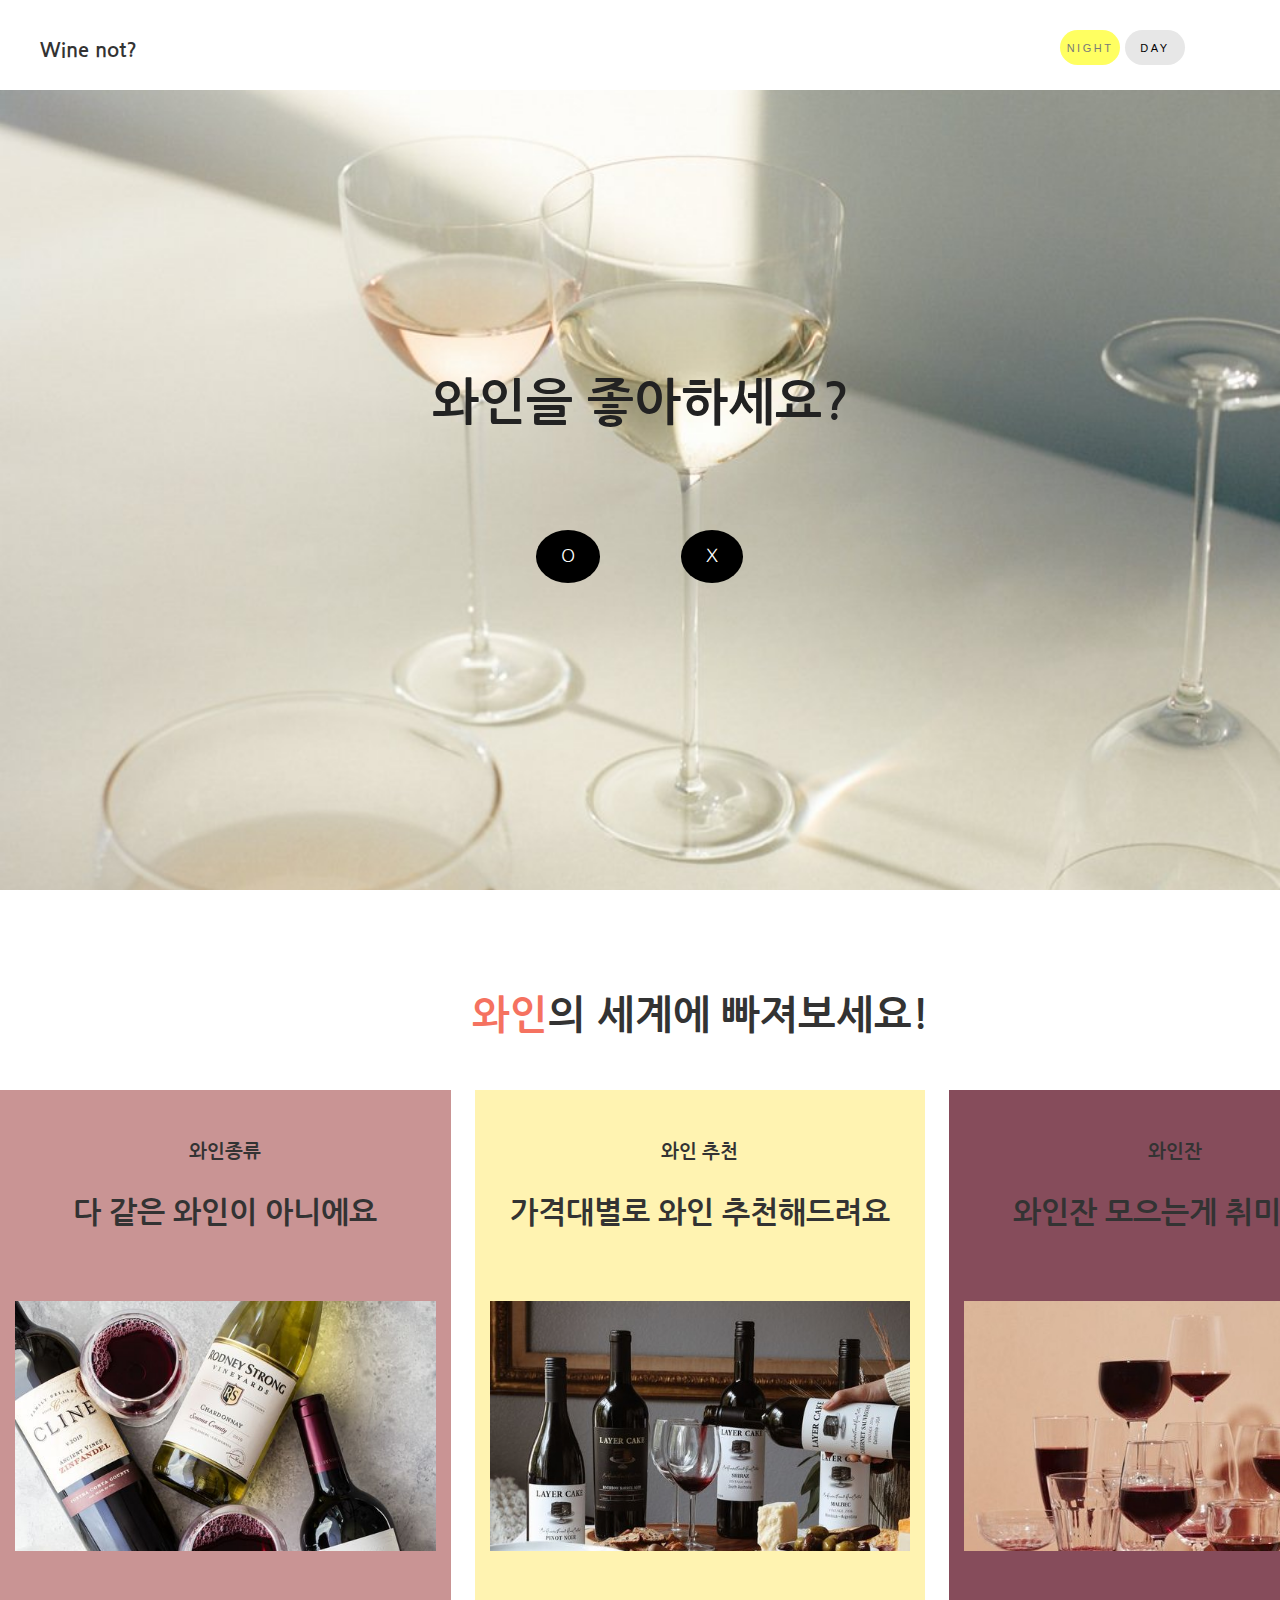
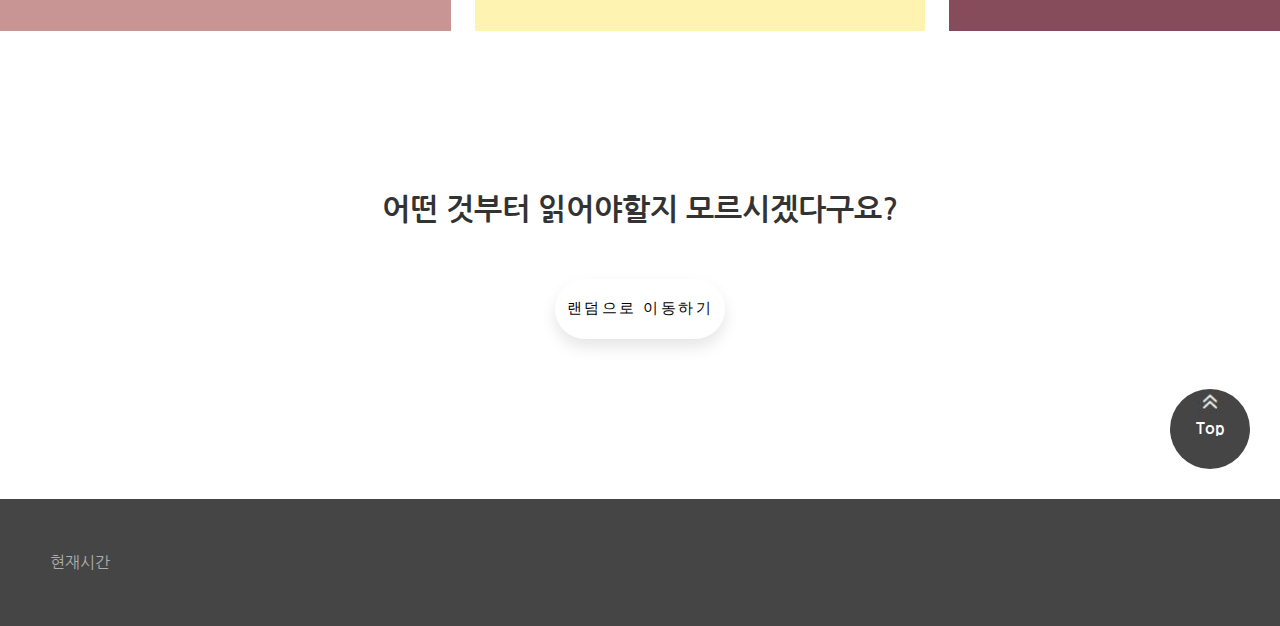
==== index.html @ 9281dfcd "Add files via upload" ====
<!DOCTYPE html>
<html lang="ko">
<head>
    <meta charset="UTF-8">
    <title>Wine not?</title>
    <link rel="stylesheet" href="style.css">
    <script src="wine.js"></script>
    <script src="http://code.jquery.com/jquery-3.5.1.js"></script>
</head>
<body>
  <div class="wrap">
      <header>
        <ul class="header-list">
            <li><div class="mainLogo">Wine not?</div></li>
            <li>
                <!-- <input class="mainBtn" type="button" value="X"  onclick="WinClose()"> -->
                <input class="mainBtn" type="button" value="Day" name="white" onclick="modeChD(this.name)">
                <input class="mainBtn" type="button" value="Night" name="#50021c" onclick="modeChN(this.name)">
                
                </li>
        </ul>
      </header> 
   <!-- section.main  -->
    <section class="main">
        <div class="inner">
            <div class="mainTitle">
                <h2>와인을 좋아하세요?</h2>
                <a href="javascript:scroll(900, 900)" class="btnYes">O</a>
                <a href="#" class="btnNo" onclick="mainAlert()">X</a>
            </div>
        </div>

    </section>
    <!-- section.happy  --> 
   <section class="happy">
       <h2 id="text"><span class="colortext" >와인</span>의 세계에 빠져보세요!</h2>
       <ul>
           <li>
               <a href="page1.html">
                   <p>와인종류</p>
                   <h3>다 같은 와인이 아니에요</h3>
                   <p class="img"><img src="img/img05.jpg" ></p>
               </a>
           </li>
           <li>
               <a href="page2.html">
                   <p>와인 추천</p>
                   <h3>가격대별로 와인 추천해드려요</h3>
                   <p class="img"><img src="img/img222.jpg" alt="img5"></p>
               </a>
           </li>
           <li>
               <a href="page3.html">
                   <p>와인잔</p>
                   <h3>와인잔 모으는게 취미예요</h3>
                   <p class="img"><img src="img/img177.jpg" alt="img5"></p>
               </a>
           </li>
       </ul>
   </section> 

   <section class="random">
       <h2 id="which">어떤 것부터 읽어야할지 모르시겠다구요?</h2>
       <input type="button" value="랜덤으로 이동하기" onclick="load()">
   </section>


   <div id="disqus_thread"></div>
<script>
    /**
    *  RECOMMENDED CONFIGURATION VARIABLES: EDIT AND UNCOMMENT THE SECTION BELOW TO INSERT DYNAMIC VALUES FROM YOUR PLATFORM OR CMS.
    *  LEARN WHY DEFINING THESE VARIABLES IS IMPORTANT: https://disqus.com/admin/universalcode/#configuration-variables    */
    /*
    var disqus_config = function () {
    this.page.url = PAGE_URL;  // Replace PAGE_URL with your page's canonical URL variable
    this.page.identifier = PAGE_IDENTIFIER; // Replace PAGE_IDENTIFIER with your page's unique identifier variable
    };
    */
    (function() { // DON'T EDIT BELOW THIS LINE
    var d = document, s = d.createElement('script');
    s.src = 'https://project-ucxaqgcarm.disqus.com/embed.js';
    s.setAttribute('data-timestamp', +new Date());
    (d.head || d.body).appendChild(s);
    })();
</script>
<noscript>Please enable JavaScript to view the <a href="https://disqus.com/?ref_noscript">comments powered by Disqus.</a></noscript>


      <a class="top" href="javascript:scroll(0,0)"><p>Top</p> </a>
      <footer>
          <div class="adress">
             <p class="clock"> 현재시간
                    <!-- <span class="copy">COPYRIGHT ⓒ 2019 KOREA CONSUMER AGENCY.ALL TIGHTS RESEVED</span> -->
             </p>
             <!-- <p class="flogo"><a href="#"><img src="img/logo.png" alt="푸터로고"></a></p> -->
          </div>
      </footer>
     
              
                    
                          
                                
                                      
                                            
                                                  
                                                        
                                                              
                                                                    
                                                                          
                                                                                
                                                                                            
         
         
         
         
         
         
         
         
         
         
         
         
          
     
  </div> 
</body>
</html>
---- style.css ----
/* 인코딩할때 한국어 깨짐방지 */
@charset "utf-8";
/* 구글폰트사용 */
@import url('https://fonts.googleapis.com/css?family=Nanum+Gothic:400,700&display=swap');
/*reset 웹페이지 기본속성 제거*/
* {margin: 0; padding: 0;}
li{list-style: none;}
a {color: inherit; text-decoration: none;} /* 텍스트컬러 부모속성 받기 */

/*layout*/
body {font-family: 'Nanum Gothic',sans-serif; font-size: 16px; color: #333; line-height: 1.25;}
header {width: 100%; height: 90px; background: #fff; box-shadow: 0 4px 10px rgba(0, 0, 0, 0.1);position: relative;}
.header-list {width:1200px;margin:0 auto;font-size:0;padding:20px 40px 0 40px; position: relative;}
.header-list > li {font-size:12px;display:inline-block;vertical-align:middle;}
.header-list > li:nth-child(1) {font-size:20px;width:200px;}
.header-list > li:nth-child(2) {width:calc(100% - 250px);}
.header-list > li:nth-child(3) {width:50px;}
.header-list > li > div {width:auto; font-weight: bold; } 
.header-list > li > input{ border-radius: 50%; display: block; padding: 5px 5px; margin-right: 5px; margin-top: 10px; width: 60px;
    height: 35px;  font-family: 'Roboto', sans-serif; font-size: 11px;  text-transform: uppercase; letter-spacing: 2.5px; font-weight: 500; border-radius: 45px; transition: all 0.3s ease 0s;  cursor: pointer; outline: none; border: none; }
.header-list > li .mainBtn:nth-child(1){float: right; color: black; background-color: rgb(231, 231, 231); }
.header-list > li .mainBtn:nth-child(2){float: right; color: rgb(121, 121, 121); background-color: rgb(255, 255, 97); }
.header-list > li .mainBtn:nth-child(3){float: right; color: white; background-color: rgb(48, 48, 48); }

.header-list > li > .mainLogo{margin-top: 15px;}

/* sidebar */
.menu-ul {font-size:0;}
.menu-ul > li {font-size:12px;display:inline-block;vertical-align:middle;margin-left: 140px;}
.menu-ul > li > a {display:block;width:auto;padding:15px;}

input[id="menuicon"] {display:none;}
input[id="menuicon"] + label {display:block;position:relative;width:100%;height:40px;cursor:pointer;}
input[id="menuicon"] + label span {display:block;position:absolute;width:100%;height:3px;border-radius:30px;background:#666;transition:all .35s;}
input[id="menuicon"] + label span:nth-child(1) {top:10%;}
input[id="menuicon"] + label span:nth-child(2) {top:50%;transform:translateY(-50%);} 
input[id="menuicon"] + label span:nth-child(3) {bottom:10%;}
input[id="menuicon"]:checked + label {z-index:2;}
input[id="menuicon"]:checked + label span:nth-child(1) {top:50%;transform:translateY(-50%) rotate(45deg);}
input[id="menuicon"]:checked + label span:nth-child(2) {opacity:0;}
input[id="menuicon"]:checked + label span:nth-child(3) {bottom:50%;transform:translateY(50%) rotate(-45deg);}
div[class="sidebar"] {width:100%;height:0px;background:#aaa;position:fixed;top:76px;left:0;z-index:1;transition:all .35s;overflow:hidden;}
input[id="menuicon"]:checked + label + div {height:100px;}

.sitemap-ul {font-size:0;width:1200px;margin:15px auto;text-align:center;}
.sitemap-ul > li {font-size:12px;display:inline-block;vertical-align:top;width:20%;}



/*section.main*/
.main {width: 100%; height: auto; background-image: url(img/img03.jpg); background-size: cover; background-position:center; background-repeat: no-repeat; position: relative;}
.main .inner {width: 900px; height: 800px;margin: 0 auto;  position: relative;}
.main .inner .mainTitle {width: 653px; height: auto; }
.main .inner .mainTitle h2{ position: absolute; top: 35%; left: 50%; transform: translateX(-50%); font-size: 50px; line-height: 1.3; color: #222; animation-name: titani;  animation-duration: 1s;}
@keyframes titani {
    0%{opacity: 0; top:0;}
    30%{opacity: 0; top:0;}
    100%{opacity: 1; top:35%;}
}

.main .inner .mainTitle p {position: absolute; left: 0; top:47%; font-size: 19px; line-height: 1.6;  animation-name: titani-p; animation-duration: 0.5s;}

@keyframes titani-p {
    0%{opacity: 0;  transform: scale(0);}
    30%{opacity: 0; transform: scale(0);}
    100%{opacity: 1; transform: scale(1);}
}


.main .inner .mainTitle .btnYes {position: absolute; border-radius: 50%; left: 42%; transform: translateX(-50%); top:55%; display: inline-block; padding: 15px 25px; font-size: 18px; color: #fff; background: #000; animation-name: titani-btn; animation-duration: 2s;}

.main .inner .mainTitle .btnYes:hover {
    background-color: #68072c;
}

@keyframes titani-btn {
    0%{opacity: 0;  top: 70%;}
    30%{opacity: 0; top: 70%;}
    100%{opacity: 1; top:55%; }
}
.main .inner .mainTitle .btnNo {position: absolute; border-radius:50%; left: 58%; transform: translateX(-50%); top:55%; display: inline-block; padding: 15px 25px; font-size: 18px; color: #fff; background: #000; animation-name: titani-btn; animation-duration: 2s;}

.main .inner .mainTitle .btnNo:hover {
    background-color: #68072c;
}





.may {position: absolute; width:185px; height: 300px; top:50%; transform: translateY(-50%); right: 300px; background-color: red;}
.may > a {display: block; width: 145px; height: 145px; border-radius: 50%; background: #f57454; text-align: center; margin-bottom: 30px; animation-name: mayani; animation-duration: 1s;}
/* 꺽새를 넣어줘야 이 a태그에만 적용됨 */

@keyframes mayani {
    0%{opacity: 0;  transform: scale(0);}
    30%{opacity: 0; transform: scale(0);}
    100%{opacity: 1; transform: scale(1);}
}

.may strong {font-style: italic; font-size: 55px; letter-spacing: -2px;}
.may p{color: #fff;}
.may ul {width: 185px; height: auto; }
.may ul li {line-height: 40px; color: #333; font-size: 10px; letter-spacing: 5px; font-weight: 600; border-bottom: 1px solid #333; animation-name: mayLi;  animation-duration: .8s;}

@keyframes mayLi {
    0%{opacity: 0;  letter-spacing: -5px;}
    30%{opacity: 0; letter-spacing: -5px;}
    50%{opacity: 0; letter-spacing: -5px;}
    100%{opacity: 1; letter-spacing: 5px;}
}
.may ul li:nth-child(2) {animation-duration: 1.2s; border-bottom: 1px solid #333;}
.may ul li:nth-child(3) {animation-duration: 1.5s; border-bottom: 1px solid #333;}

.may ul li a {display: block; }

.may h3{position: absolute; top: 100%; right:25px; font-size: 40px; animation-name: mayh3; animation-duration: 1.8s;}
@keyframes mayh3 {
    0%{opacity: 0; top: 95%; }
    30%{opacity: 0;top: 95%; }
    100%{opacity: 1; top: 100%;}
}





/*section.happy*/
.happy {width: 1400px; margin: 0 auto; color: #333; margin-top: 100px;}
.happy h2{ text-align:center;font-size: 40px; font-weight: bold; margin-bottom: 50px;}
.happy h2 .colortext { color: #f57260;}

.happy ul {width: 100%; height: auto; margin: 0 auto;  overflow: hidden;}

/* 자식요소에 float주면 부모요소의 높이값이 상실됨 따라서 부모에 overflow hidden 추가해야함 */
.happy ul li {float: left; width: 32.2%; margin-right: 1.7%; margin-bottom: 80px; background:  #c99494;}
.happy ul li:nth-child(2){background: #fff3b1;}
.happy ul li:nth-child(3){margin-right: 0; background: #864c5b;}

.happy ul li a {display: block; width: 100%; height: 100%; padding: 50px 15px 50px 15px;  box-sizing: border-box; position: relative; overflow: hidden; text-align: center;}
.happy ul li p {font-size: 19px; margin-bottom: 30px; font-weight: bold;}
.happy ul li h3 {font-size: 30px; margin-bottom: 70px;}
.happy ul li p.img {height: 250px; ;  overflow: hidden;}
.happy ul li p.img img {width: 100%;  transition: all 0.3s;}
/* 가상컨텐츠 */
/* .happy ul li a:after {content: ''; position: absolute; top:60px;right: 0; width:63%; height: 2px; background: rgba(237,237,233,0.42);}
.happy ul li:nth-child(2) a:after{width:60%;}
.happy ul li:nth-child(3) a:after{width:43%;} */
/* 확대모션 */
.happy ul li a:hover .img img {
    transform: scale(1.2); transition: all 1s;
}
/* section.title */
.title {width: 100%; height: 600px; background-image: url(img/img03.jpg); background-size: cover; background-position:center; background-repeat: no-repeat; position: relative;}
.title .inner {width: 900px; height: 800px;margin: 0 auto;  position: relative;}
.title .inner .mainTitle {width: 653px; height: auto; }
.title .inner .mainTitle h2{ position: absolute; top: 35%; left: 50%; transform: translateX(-50%); font-size: 40px; line-height: 1.3; color: #222;}
.title .inner .mainTitle h3{ position: absolute; top: 35%; left: 50%; transform: translateX(-50%); font-size: 35px; line-height: 1.3; color: #222;}
.title .inner .mainTitle a{display: block; width:100%; height: 100%; }
.title .inner .mainTitle p{ font-size: 16px; font-weight: bold; color: #fff; position:absolute; top:50%; left: 50%; transform: translate(-50%, -50%);}

/* .top {float: right; margin-right: 30px; margin-bottom: 30px; width: 80px; height: 80px; background: #454545; border-radius: 50%; background-image: url(../img/arrow.JPG); background-repeat: no-repeat; background-size: 25px; background-position: top; position: relative;}  */

/* section.type */
/* .type {width: 1400px; margin: 0 auto; color: #333; margin-top: 50px;background-color: red;}

.type ul {width: 100%; height: auto; margin: 0 auto;  overflow: hidden;} */

/* 자식요소에 float주면 부모요소의 높이값이 상실됨 따라서 부모에 overflow hidden 추가해야함 */
/* .type ul li { width: auto; height: auto; background: #c5cdbe; position: relative; }
.type ul li p {font-size: 19px; margin-bottom: 30px; font-weight: bold; text-align: center;}
.type ul li p.img {height: 50%; ;  overflow: hidden;}
.type ul li p.img img {width: 100%; transition: all 0.3s;}
.type ul li a {display: block; width: 100%; height: 100%; padding: 50px 15px 50px 15px;  box-sizing: border-box; position: relative; overflow: hidden; text-align: center;} */

.type{ display: block; padding: 50px 50px;}
.type h2{margin-bottom: 20px; margin-top: 30px;}
.type p{display: block;
    margin-block-start: 1em;
    margin-block-end: 1em;
    margin-inline-start: 0px;
    margin-inline-end: 0px;}

.lowP{ display: block; padding: 50px 50px;}
.lowP h2{margin-bottom: 20px; margin-top: 30px;}
.lowP p{display: block;
    margin-block-start: 1em;
    margin-block-end: 1em;
    margin-inline-start: 0px;
    margin-inline-end: 0px;}

.mediumP{ display: block; padding: 50px 50px;}
.mediumP h2{margin-bottom: 20px; margin-top: 30px;}
.mediumP p{display: block;
    margin-block-start: 1em;
    margin-block-end: 1em;
    margin-inline-start: 0px;
    margin-inline-end: 0px;}

.highP{ display: block; padding: 50px 50px;}
.highP h2{margin-bottom: 20px; margin-top: 30px;}
.highP p{display: block;
    margin-block-start: 1em;
    margin-block-end: 1em;
    margin-inline-start: 0px;
    margin-inline-end: 0px;}

.cal{ display: block; padding: 50px 50px;}
.cal h2{margin-bottom: 20px; margin-top: 30px; margin-left: 10px;}
.cal p{font-weight: bold; margin-top: 10px;}
.cal input{margin:10px 10px 10px 10px; margin-top: 20px;}

.random{ text-align:center; display: block; padding: 50px 50px; }
.random h2{font-size: 30px; font-weight: bold; margin-bottom: 50px;margin-top:30px;}
.random input {
    width: 170px;
    height: 60px;
    font-family: 'Roboto', sans-serif;
    font-size: 15px;
    text-transform: uppercase;
    letter-spacing: 2.5px;
    font-weight: 500;
    color: #000;
    background-color: #fff;
    border: none;
    border-radius: 45px;
    box-shadow: 0px 8px 15px rgba(0, 0, 0, 0.1);
    transition: all 0.3s ease 0s;
    cursor: pointer;
    outline: none;
    }
  
.random input:hover {
    background-color: #68072c;
    box-shadow: 0px 15px 20px#865e6d;
    color: #fff;
    transform: translateY(-7px);
}

/*section.smart*/
.smart {width: 100%; height: auto; background-image: url(../img/section.jpg); background-repeat: no-repeat; background-size: cover; background-position: center; padding: 80px 0;}
.smart .inner {width: 1400px; height: auto; margin: 0 auto;  text-align: center; overflow: hidden;}
.smart .inner h2 {font-size: 40px; margin-bottom: 60px;}
.smart .inner h2 .colortext2 { color: #425ca6;}
.smart .inner ul {width: 30%; float: left;}
.smart .inner ul li {width: 100%;}
.smart .inner ul li a {display: block; width: 100%; position: relative; text-align: left;}
.smart .inner ul li a .img{width: 100%; height: 220px; overflow: hidden;}
.smart .inner ul li a .img img {width: 100%;}
.smart .inner ul li a h3 {font-size: 22px; line-height: 1.5; position: absolute; top:55%; left: 40%;  color: #fff;}
.smart .inner ul li a:before {content:'상품 테스트'; position: absolute; left: 40px; bottom: 40px;  font-size: 16px; font-weight: bold; color: #fff; padding-bottom: 25px; border-bottom: 5px solid #fff;}
.smart .inner ul li:nth-child(2) a:before{content:'피해 예방';}
.smart .row {float: right; width: 70%; height: 437px; }
.smart .row .guide {width: 50%; float: left; background: #fff; text-align: center;
padding: 20px 0 ; box-sizing: border-box;}
.smart .row .guide > p {width: 30%; margin-top: 30px;font-size: 19px; font-weight: bold; margin: 20px auto; border-top: 1px solid #000; border-bottom: 1px solid #000; padding: 10px;}
.smart .row .guide p.img {display: inline-block; width: 200px; height: 200px; border-radius: 50%; overflow: hidden;margin-bottom: 30px;}
.smart .row .guide p.img img{ width: 100%; transition: all 0.5s;}
.smart .row .guide a:hover p.img img {transform: scale(1.3); transition: all 1s;} 
.smart .row .guide:first-child {border-right: 1px solid #ddd;}
.smart .row .guide h3{margin-bottom: 30px;}
/*section.news*/
.news {width: 1400px; height: auto; margin: 0 auto; overflow: hidden;}
.news .issue {margin-top: 50px; width: 49.25%; height: 280px; float: left; background-image: url(../img/img_08.jpg);background-repeat: no-repeat; background-size: cover; background-position: center; margin-right: 1.5%;}
.news .issue:nth-child(2) {margin-right: 0;background-image: url(../img/img_09.jpg);}
.news .issue h2{margin-top: 10%; margin-left: 10%; }
.news .issue p {font-size: 15px; color: #333; margin-top: 20px; margin-left: 10%;}
.news .issue p .num {font-size: 14px; padding: 3px 7px; background:#7f8c97; border-radius: 50%; }

/*footer*/
footer {width: 100%; height: auto; background: #454545; color: #adadad; overflow: hidden;}
footer .adress{width: 1400px; margin: 0 auto; line-height: 1.7;}
footer .adress p {float: left; margin: 50px; text-align:center;}
footer .adress .flogo {float: right; padding-top: 30px; }
footer .adress .copy {font-size: 14px;}

.top {float: right; margin-right: 30px; margin-bottom: 30px; width: 80px; height: 80px; background: #454545; border-radius: 50%; background-image: url(
    img/arrow.JPG); background-repeat: no-repeat; background-size: 25px; background-position: top; position: relative;} 
.top a{display: block; width:100%; height: 100%; }
.top p{ font-size: 16px; font-weight: bold; color: #fff; position:absolute; top:50%; left: 50%; transform: translate(-50%, -50%);}
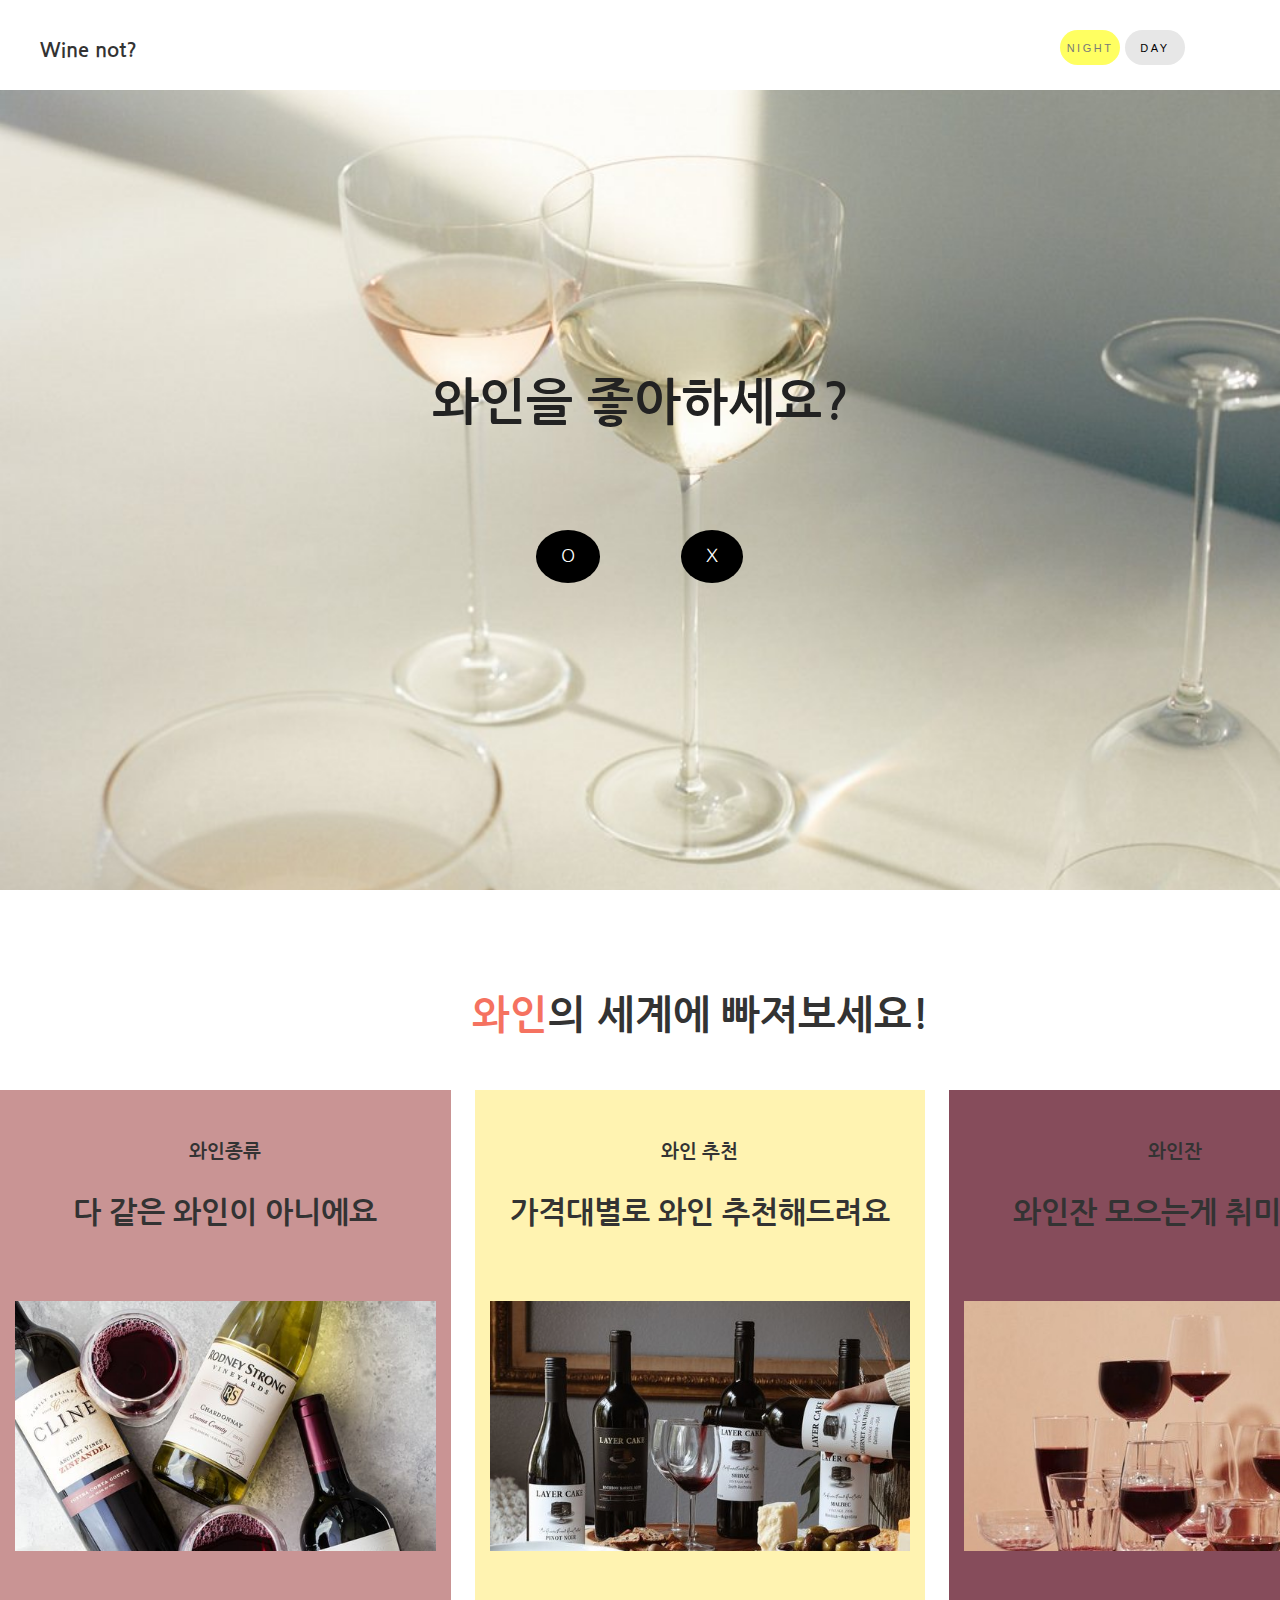
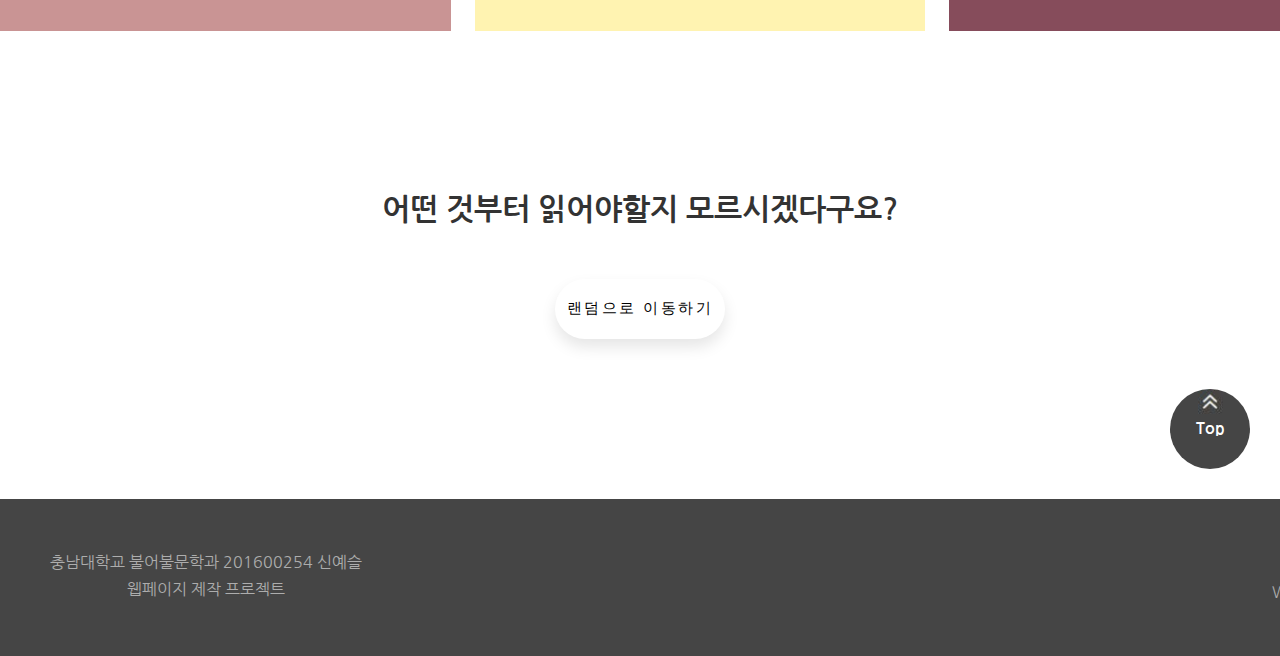
==== commit 5bf0630f: "Update index.html" ====
--- a/index.html
+++ b/index.html
@@ -13,13 +13,13 @@
         <ul class="header-list">
             <li><div class="mainLogo">Wine not?</div></li>
             <li>
-                <!-- <input class="mainBtn" type="button" value="X"  onclick="WinClose()"> -->
                 <input class="mainBtn" type="button" value="Day" name="white" onclick="modeChD(this.name)">
                 <input class="mainBtn" type="button" value="Night" name="#50021c" onclick="modeChN(this.name)">
                 
                 </li>
         </ul>
       </header> 
+
    <!-- section.main  -->
     <section class="main">
         <div class="inner">
@@ -31,6 +31,8 @@
         </div>
 
     </section>
+
+
     <!-- section.happy  --> 
    <section class="happy">
        <h2 id="text"><span class="colortext" >와인</span>의 세계에 빠져보세요!</h2>
@@ -59,14 +61,20 @@
        </ul>
    </section> 
 
+   <!-- section.random  -->
+
    <section class="random">
        <h2 id="which">어떤 것부터 읽어야할지 모르시겠다구요?</h2>
        <input type="button" value="랜덤으로 이동하기" onclick="load()">
    </section>
 
 
+   <!-- section.disqus  -->
+   <section class="disqus">
+
+   
    <div id="disqus_thread"></div>
-<script>
+    <script>
     /**
     *  RECOMMENDED CONFIGURATION VARIABLES: EDIT AND UNCOMMENT THE SECTION BELOW TO INSERT DYNAMIC VALUES FROM YOUR PLATFORM OR CMS.
     *  LEARN WHY DEFINING THESE VARIABLES IS IMPORTANT: https://disqus.com/admin/universalcode/#configuration-variables    */
@@ -84,45 +92,23 @@
     })();
 </script>
 <noscript>Please enable JavaScript to view the <a href="https://disqus.com/?ref_noscript">comments powered by Disqus.</a></noscript>
+</section>
+    <!-- section.top  -->
+      <a class="top" href="javascript:scroll(0,0)"><p>Top</p> </a>
 
 
-      <a class="top" href="javascript:scroll(0,0)"><p>Top</p> </a>
+    <!-- section.footer  -->
       <footer>
           <div class="adress">
-             <p class="clock"> 현재시간
-                    <!-- <span class="copy">COPYRIGHT ⓒ 2019 KOREA CONSUMER AGENCY.ALL TIGHTS RESEVED</span> -->
+             <p class="fname"> 
+                충남대학교 불어불문학과 201600254 신예슬<br>
+                웹페이지 제작 프로젝트
              </p>
-             <!-- <p class="flogo"><a href="#"><img src="img/logo.png" alt="푸터로고"></a></p> -->
+             <p class="flogo"><a href="index.html">Wine not?</a></p>
           </div>
       </footer>
-     
-              
-                    
-                          
-                                
-                                      
-                                            
-                                                  
-                                                        
-                                                              
-                                                                    
-                                                                          
-                                                                                
-                                                                                            
-         
-         
-         
-         
-         
-         
-         
-         
-         
-         
-         
-         
-          
+       
      
   </div> 
 </body>
-</html>+</html>
